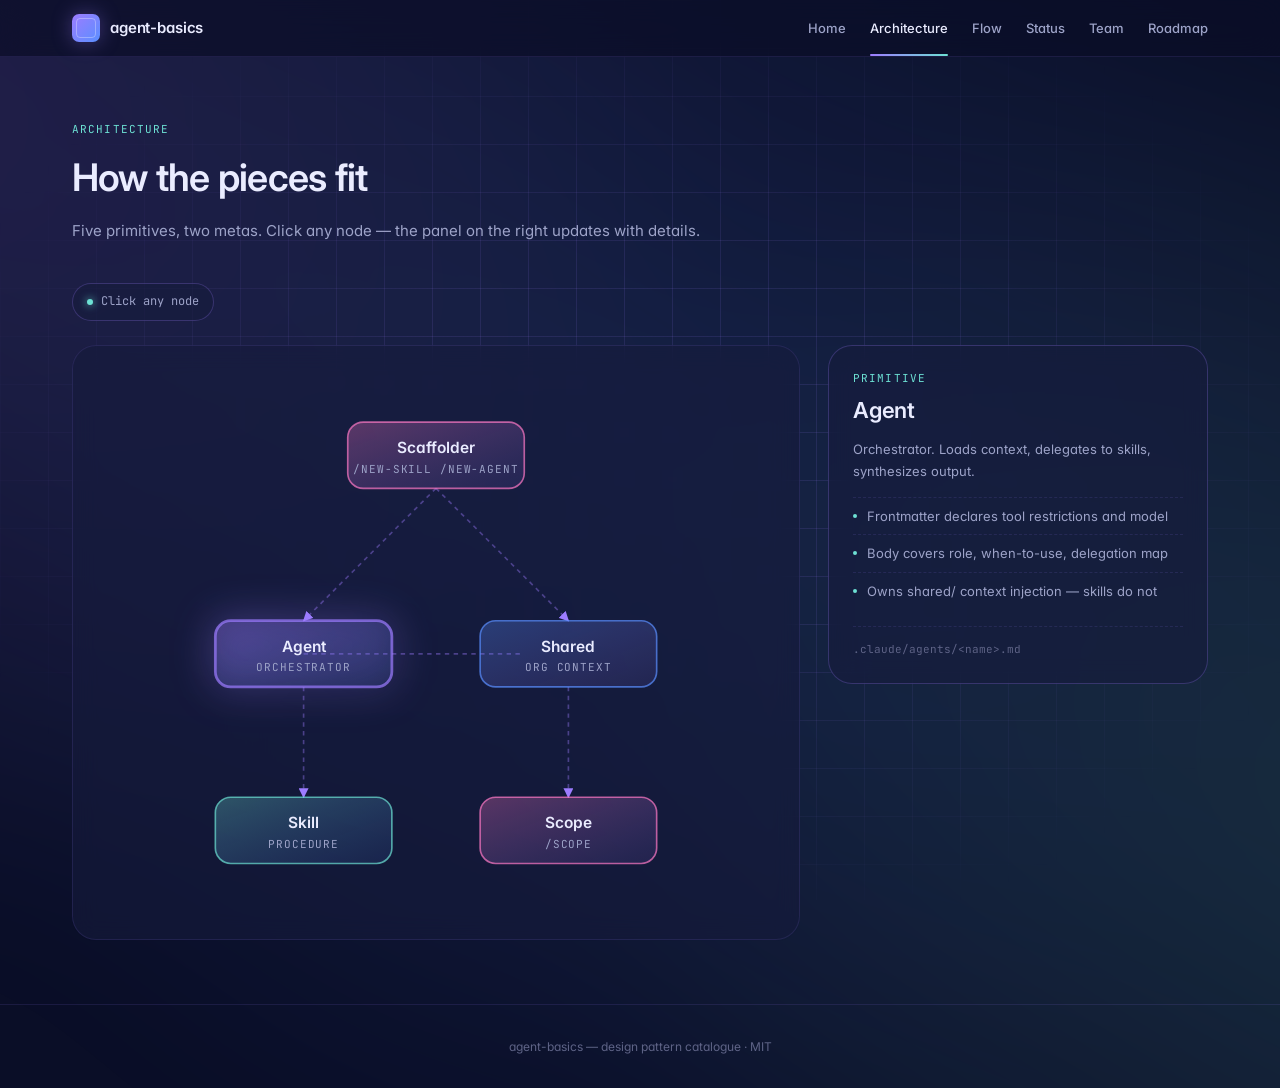
==== docs/mockup/architecture.html @ a0c1718f "Mockup v2 — multi-page (home / architecture / flow / status / team / roadmap)" ====
<!DOCTYPE html>
<html lang="en">
<head>
<meta charset="UTF-8">
<meta name="viewport" content="width=device-width, initial-scale=1.0">
<title>Architecture — Agent + Skill Catalogue</title>
<link rel="preconnect" href="https://fonts.googleapis.com">
<link rel="preconnect" href="https://fonts.gstatic.com" crossorigin>
<link href="https://fonts.googleapis.com/css2?family=Inter:wght@300;400;500;600;700&family=JetBrains+Mono:wght@400;500;600&display=swap" rel="stylesheet">
<link rel="stylesheet" href="style.css">
<style>
.arch-stage {
  display: grid;
  grid-template-columns: 1fr 380px;
  gap: 28px;
  align-items: start;
}
@media (max-width: 900px) { .arch-stage { grid-template-columns: 1fr; } }

.arch-canvas {
  position: relative;
  background: var(--bg-glass);
  backdrop-filter: blur(12px);
  border: 1px solid var(--border-subtle);
  border-radius: var(--radius-xl);
  padding: 32px;
  min-height: 460px;
}
.arch-svg {
  width: 100%;
  height: auto;
  display: block;
}
.arch-node {
  cursor: pointer;
}
.node-bg {
  transition: filter 0.2s ease, stroke-width 0.2s ease;
}
.arch-node:hover .node-bg {
  filter: drop-shadow(0 0 12px var(--accent-violet));
  stroke-width: 2.5;
}
.arch-node.active .node-bg {
  filter: drop-shadow(0 0 18px var(--accent-violet));
  stroke-width: 2.5;
}
.node-label {
  font-family: 'Inter', sans-serif;
  font-weight: 600;
  font-size: 14px;
  fill: var(--text-primary);
  text-anchor: middle;
  pointer-events: none;
}
.node-sub {
  font-family: 'JetBrains Mono', monospace;
  font-size: 10px;
  fill: var(--text-secondary);
  text-anchor: middle;
  pointer-events: none;
  text-transform: uppercase;
  letter-spacing: 0.08em;
}
.click-pulse {
  pointer-events: none;
}
.click-pulse circle {
  fill: none;
  stroke: var(--accent-violet);
  stroke-width: 2;
  animation: pulse-ring 2.5s ease-out infinite;
  opacity: 0;
}
@keyframes pulse-ring {
  0%   { r: 16; opacity: 0.6; }
  100% { r: 36; opacity: 0; }
}

.arch-detail {
  background: var(--bg-glass);
  backdrop-filter: blur(12px);
  border: 1px solid var(--border-medium);
  border-radius: var(--radius-xl);
  padding: 24px;
  position: sticky;
  top: 80px;
}
.arch-detail-eyebrow {
  font-family: 'JetBrains Mono', monospace;
  font-size: 11px;
  color: var(--accent-cyan);
  text-transform: uppercase;
  letter-spacing: 0.1em;
  margin-bottom: 6px;
}
.arch-detail h3 {
  font-size: 22px;
  font-weight: 600;
  margin-bottom: 10px;
  letter-spacing: -0.01em;
}
.arch-detail p {
  color: var(--text-secondary);
  font-size: 13px;
  line-height: 1.7;
  margin-bottom: 14px;
}
.arch-detail ul {
  list-style: none;
}
.arch-detail li {
  padding: 8px 0;
  border-top: 1px dashed var(--border-subtle);
  font-size: 13px;
  color: var(--text-secondary);
  display: flex;
  gap: 10px;
}
.arch-detail li::before {
  content: '';
  width: 4px; height: 4px;
  border-radius: 50%;
  background: var(--accent-cyan);
  margin-top: 8px;
  flex-shrink: 0;
}
.arch-detail-foot {
  margin-top: 16px;
  padding-top: 14px;
  border-top: 1px dashed var(--border-subtle);
  font-family: 'JetBrains Mono', monospace;
  font-size: 11px;
  color: var(--text-muted);
}
</style>
</head>
<body>

<nav class="nav">
  <div class="nav-inner">
    <a class="logo" href="index.html">
      <span class="logo-mark"></span>
      <span>agent-basics</span>
    </a>
    <ul class="nav-links">
      <li><a href="index.html">Home</a></li>
      <li><a href="architecture.html" class="active">Architecture</a></li>
      <li><a href="flow.html">Flow</a></li>
      <li><a href="status.html">Status</a></li>
      <li><a href="team.html">Team</a></li>
      <li><a href="roadmap.html">Roadmap</a></li>
    </ul>
  </div>
</nav>

<main>

<section class="page">
  <div class="page-head">
    <span class="eyebrow">Architecture</span>
    <h1 class="h-page">How the pieces fit</h1>
    <p class="lede">Five primitives, two metas. Click any node — the panel on the right updates with details.</p>
  </div>

  <div class="hint">
    <span class="hint-dot"></span>
    <span>Click any node</span>
  </div>

  <div class="arch-stage">
    <div class="arch-canvas">
      <svg class="arch-svg" viewBox="0 0 600 480" xmlns="http://www.w3.org/2000/svg">
        <defs>
          <linearGradient id="gradViolet" x1="0%" y1="0%" x2="100%" y2="100%">
            <stop offset="0%" stop-color="#9d7cff" stop-opacity="0.30"/>
            <stop offset="100%" stop-color="#5a8fff" stop-opacity="0.10"/>
          </linearGradient>
          <linearGradient id="gradCyan" x1="0%" y1="0%" x2="100%" y2="100%">
            <stop offset="0%" stop-color="#6de1d4" stop-opacity="0.30"/>
            <stop offset="100%" stop-color="#5a8fff" stop-opacity="0.10"/>
          </linearGradient>
          <linearGradient id="gradBlue" x1="0%" y1="0%" x2="100%" y2="100%">
            <stop offset="0%" stop-color="#5a8fff" stop-opacity="0.30"/>
            <stop offset="100%" stop-color="#9d7cff" stop-opacity="0.10"/>
          </linearGradient>
          <linearGradient id="gradMagenta" x1="0%" y1="0%" x2="100%" y2="100%">
            <stop offset="0%" stop-color="#ff79c6" stop-opacity="0.30"/>
            <stop offset="100%" stop-color="#9d7cff" stop-opacity="0.10"/>
          </linearGradient>
          <marker id="arrow" viewBox="0 0 10 10" refX="9" refY="5" markerWidth="6" markerHeight="6" orient="auto-start-reverse">
            <path d="M0,0 L10,5 L0,10 z" fill="#9d7cff"/>
          </marker>
        </defs>

        <g stroke="#9d7cff" stroke-width="1.5" stroke-opacity="0.4" stroke-dasharray="4 4" fill="none">
          <line x1="300" y1="100" x2="180" y2="220" marker-end="url(#arrow)"/>
          <line x1="300" y1="100" x2="420" y2="220" marker-end="url(#arrow)"/>
          <line x1="180" y1="280" x2="180" y2="380" marker-end="url(#arrow)"/>
          <line x1="420" y1="280" x2="420" y2="380" marker-end="url(#arrow)"/>
          <line x1="180" y1="250" x2="380" y2="250"/>
        </g>

        <g class="arch-node" data-key="scaffolder" id="node-scaffolder">
          <rect class="node-bg" x="220" y="40" width="160" height="60" rx="14"
                fill="url(#gradMagenta)" stroke="#ff79c6" stroke-width="1.5" stroke-opacity="0.7"/>
          <text class="node-label" x="300" y="68">Scaffolder</text>
          <text class="node-sub" x="300" y="86">/new-skill /new-agent</text>
          <g class="click-pulse"><circle cx="300" cy="70"/></g>
        </g>

        <g class="arch-node" data-key="agent" id="node-agent">
          <rect class="node-bg" x="100" y="220" width="160" height="60" rx="14"
                fill="url(#gradViolet)" stroke="#9d7cff" stroke-width="1.5" stroke-opacity="0.7"/>
          <text class="node-label" x="180" y="248">Agent</text>
          <text class="node-sub" x="180" y="266">orchestrator</text>
          <g class="click-pulse"><circle cx="180" cy="250"/></g>
        </g>

        <g class="arch-node" data-key="skill" id="node-skill">
          <rect class="node-bg" x="100" y="380" width="160" height="60" rx="14"
                fill="url(#gradCyan)" stroke="#6de1d4" stroke-width="1.5" stroke-opacity="0.7"/>
          <text class="node-label" x="180" y="408">Skill</text>
          <text class="node-sub" x="180" y="426">procedure</text>
          <g class="click-pulse"><circle cx="180" cy="410"/></g>
        </g>

        <g class="arch-node" data-key="shared" id="node-shared">
          <rect class="node-bg" x="340" y="220" width="160" height="60" rx="14"
                fill="url(#gradBlue)" stroke="#5a8fff" stroke-width="1.5" stroke-opacity="0.7"/>
          <text class="node-label" x="420" y="248">Shared</text>
          <text class="node-sub" x="420" y="266">org context</text>
          <g class="click-pulse"><circle cx="420" cy="250"/></g>
        </g>

        <g class="arch-node" data-key="scope" id="node-scope">
          <rect class="node-bg" x="340" y="380" width="160" height="60" rx="14"
                fill="url(#gradMagenta)" stroke="#ff79c6" stroke-width="1.5" stroke-opacity="0.7"/>
          <text class="node-label" x="420" y="408">Scope</text>
          <text class="node-sub" x="420" y="426">/scope</text>
          <g class="click-pulse"><circle cx="420" cy="410"/></g>
        </g>
      </svg>
    </div>

    <div class="arch-detail" id="archDetail">
      <div class="arch-detail-eyebrow" id="detailEyebrow">Primitive</div>
      <h3 id="detailTitle">Agent</h3>
      <p id="detailDesc">Orchestrator. Loads context, delegates to skills, synthesizes output.</p>
      <ul id="detailList"></ul>
      <div class="arch-detail-foot" id="detailPath"></div>
    </div>
  </div>
</section>

</main>

<footer>agent-basics — design pattern catalogue · MIT</footer>

<script>
const nodeData = {
  skill: {
    eyebrow: 'Primitive',
    title: 'Skill',
    desc: 'A procedure that runs when triggered. Tool-agnostic markdown, self-contained.',
    items: [
      'Compact body (≤ 1k words) + optional references/',
      'Two shapes: procedural or interview-driven',
      'Stays generic — never reads shared/ directly'
    ],
    path: '.claude/skills/<name>/SKILL.md'
  },
  agent: {
    eyebrow: 'Primitive',
    title: 'Agent',
    desc: 'Orchestrator. Loads context, delegates to skills, synthesizes output.',
    items: [
      'Frontmatter declares tool restrictions and model',
      'Body covers role, when-to-use, delegation map',
      'Owns shared/ context injection — skills do not'
    ],
    path: '.claude/agents/<name>.md'
  },
  shared: {
    eyebrow: 'Primitive',
    title: 'Shared',
    desc: 'Read-only organizational context. Personas, archetypes, strategy, competitors.',
    items: [
      'Six-level hierarchy: company → org → portfolio → product → line → SKU',
      'Reusable atomic profiles: personas / archetypes / competitors',
      'Internal by policy — never publishes to the site'
    ],
    path: '.claude/shared/...'
  },
  scope: {
    eyebrow: 'Meta',
    title: 'Scope',
    desc: 'Per-session manifest of what context applies. Activity commands resolve the chain.',
    items: [
      'Set with /scope <path> at session start',
      'Walks parents from leaf to company root',
      'Per-activity filters: market-research, competitive-analysis, etc.',
      'State persists per-clone, gitignored'
    ],
    path: '/scope <path>'
  },
  scaffolder: {
    eyebrow: 'Meta',
    title: 'Scaffolder',
    desc: 'Interview-driven slash commands that produce blueprint-conformant entries.',
    items: [
      '/new-skill — scaffold a new skill from the interview',
      '/new-agent — scaffold a new agent from the interview',
      '/migrate-prompt — convert an existing prompt blob'
    ],
    path: '.claude/commands/'
  }
};

const detail = {
  eyebrow: document.getElementById('detailEyebrow'),
  title: document.getElementById('detailTitle'),
  desc: document.getElementById('detailDesc'),
  list: document.getElementById('detailList'),
  path: document.getElementById('detailPath')
};

function showDetail(key) {
  const d = nodeData[key];
  if (!d) return;
  detail.eyebrow.textContent = d.eyebrow;
  detail.title.textContent = d.title;
  detail.desc.textContent = d.desc;
  detail.list.innerHTML = d.items.map(i => `<li>${i}</li>`).join('');
  detail.path.textContent = d.path;
  document.querySelectorAll('.arch-node').forEach(n => n.classList.remove('active'));
  const node = document.querySelector(`.arch-node[data-key="${key}"]`);
  if (node) node.classList.add('active');
}

document.querySelectorAll('.arch-node').forEach(n => {
  n.addEventListener('click', () => showDetail(n.dataset.key));
});

// Deep-link via URL hash (e.g., architecture.html#agent)
const initial = (location.hash || '#agent').slice(1);
showDetail(initial);

window.addEventListener('hashchange', () => {
  showDetail(location.hash.slice(1));
});
</script>

</body>
</html>
---- docs/mockup/style.css ----
/* ========== shared theme ========== */

:root {
  --bg-deep:        #0a0e27;
  --bg-surface:     #0f1430;
  --bg-elevated:    #161b3d;
  --bg-glass:       rgba(22, 27, 61, 0.6);

  --accent-violet:  #9d7cff;
  --accent-cyan:    #6de1d4;
  --accent-magenta: #ff79c6;
  --accent-blue:    #5a8fff;

  --glow-violet:    rgba(157, 124, 255, 0.35);
  --glow-cyan:      rgba(109, 225, 212, 0.30);
  --glow-blue:      rgba(90, 143, 255, 0.30);

  --text-primary:   #eaecff;
  --text-secondary: #9da3c8;
  --text-muted:     #5e6386;

  --border-subtle:  rgba(157, 124, 255, 0.12);
  --border-medium:  rgba(157, 124, 255, 0.25);
  --border-strong:  rgba(157, 124, 255, 0.45);

  --radius-sm: 6px;
  --radius-md: 10px;
  --radius-lg: 16px;
  --radius-xl: 24px;
}

* { box-sizing: border-box; margin: 0; padding: 0; }
html { scroll-behavior: smooth; }

body {
  font-family: 'Inter', system-ui, sans-serif;
  background: var(--bg-deep);
  color: var(--text-primary);
  line-height: 1.6;
  overflow-x: hidden;
  font-feature-settings: 'cv11', 'ss01';
  min-height: 100vh;
  display: flex;
  flex-direction: column;
}

body::before {
  content: '';
  position: fixed;
  inset: -50%;
  background:
    radial-gradient(circle at 20% 30%, var(--glow-violet) 0%, transparent 35%),
    radial-gradient(circle at 80% 70%, var(--glow-cyan) 0%, transparent 35%),
    radial-gradient(circle at 50% 50%, var(--glow-blue) 0%, transparent 50%);
  filter: blur(80px);
  opacity: 0.5;
  z-index: -2;
  animation: drift 24s ease-in-out infinite alternate;
}
body::after {
  content: '';
  position: fixed;
  inset: 0;
  background-image:
    linear-gradient(var(--border-subtle) 1px, transparent 1px),
    linear-gradient(90deg, var(--border-subtle) 1px, transparent 1px);
  background-size: 48px 48px;
  z-index: -1;
  pointer-events: none;
  mask-image: radial-gradient(ellipse at center, black 30%, transparent 80%);
}
@keyframes drift {
  0% { transform: translate(0, 0) rotate(0deg); }
  50% { transform: translate(3%, -2%) rotate(2deg); }
  100% { transform: translate(-2%, 3%) rotate(-2deg); }
}

code, .mono {
  font-family: 'JetBrains Mono', monospace;
  font-feature-settings: 'cv11', 'ss01';
}
a { color: var(--accent-cyan); text-decoration: none; transition: color 0.2s; }
a:hover { color: var(--accent-violet); }

main { flex: 1; }

/* ========== nav ========== */

.nav {
  position: sticky;
  top: 0;
  z-index: 100;
  backdrop-filter: blur(16px);
  -webkit-backdrop-filter: blur(16px);
  background: rgba(10, 14, 39, 0.7);
  border-bottom: 1px solid var(--border-subtle);
}
.nav-inner {
  max-width: 1200px;
  margin: 0 auto;
  padding: 14px 32px;
  display: flex;
  justify-content: space-between;
  align-items: center;
}
.logo {
  display: flex; align-items: center; gap: 10px;
  font-weight: 600; font-size: 15px; letter-spacing: -0.01em;
  color: var(--text-primary);
}
.logo-mark {
  width: 28px; height: 28px;
  border-radius: 7px;
  background: linear-gradient(135deg, var(--accent-violet), var(--accent-blue));
  position: relative;
  box-shadow: 0 0 20px var(--glow-violet);
}
.logo-mark::after {
  content: '';
  position: absolute; inset: 4px;
  border-radius: 4px;
  border: 1.5px solid rgba(255,255,255,0.3);
}
.nav-links {
  display: flex; gap: 24px;
  list-style: none; font-size: 13px;
}
.nav-links a {
  color: var(--text-secondary);
  font-weight: 500;
  padding: 4px 0;
  position: relative;
}
.nav-links a:hover { color: var(--text-primary); }
.nav-links a.active {
  color: var(--text-primary);
}
.nav-links a.active::after {
  content: '';
  position: absolute;
  left: 0; right: 0; bottom: -16px;
  height: 2px;
  background: linear-gradient(90deg, var(--accent-violet), var(--accent-cyan));
  border-radius: 2px;
}

/* ========== layout ========== */

.page {
  max-width: 1200px;
  margin: 0 auto;
  padding: 64px 32px;
}
.page-tight { padding: 40px 32px; }

.page-head {
  margin-bottom: 40px;
  display: flex; flex-direction: column; gap: 8px;
}
.eyebrow {
  font-family: 'JetBrains Mono', monospace;
  font-size: 11px;
  color: var(--accent-cyan);
  text-transform: uppercase;
  letter-spacing: 0.1em;
}
.h-page {
  font-size: clamp(28px, 4vw, 38px);
  font-weight: 600;
  letter-spacing: -0.02em;
}
.lede {
  color: var(--text-secondary);
  font-size: 15px;
  max-width: 720px;
  margin-top: 4px;
}

/* ========== buttons ========== */

.btn {
  padding: 10px 18px;
  border-radius: var(--radius-md);
  font-size: 13px;
  font-weight: 500;
  cursor: pointer;
  transition: all 0.2s ease;
  border: 1px solid transparent;
  display: inline-flex; align-items: center; gap: 8px;
  font-family: inherit;
  text-decoration: none;
}
.btn-primary {
  background: linear-gradient(135deg, var(--accent-violet), var(--accent-blue));
  color: white;
  box-shadow: 0 4px 24px var(--glow-violet);
}
.btn-primary:hover {
  transform: translateY(-1px);
  box-shadow: 0 8px 32px var(--glow-violet);
  color: white;
}
.btn-ghost {
  background: var(--bg-glass);
  color: var(--text-primary);
  border-color: var(--border-medium);
  backdrop-filter: blur(8px);
}
.btn-ghost:hover {
  border-color: var(--border-strong);
  background: var(--bg-elevated);
}

/* ========== status pills (used everywhere) ========== */

.status-pill {
  font-family: 'JetBrains Mono', monospace;
  font-size: 10px;
  text-transform: uppercase;
  letter-spacing: 0.08em;
  padding: 4px 10px;
  border-radius: 100px;
  border: 1px solid;
  display: inline-flex;
  align-items: center;
  gap: 6px;
  white-space: nowrap;
}
.status-pill::before {
  content: '';
  width: 5px; height: 5px;
  border-radius: 50%;
  background: currentColor;
}
.status-shipped { color: var(--accent-cyan); border-color: rgba(109, 225, 212, 0.4); background: rgba(109, 225, 212, 0.08); }
.status-active  { color: var(--accent-violet); border-color: rgba(157, 124, 255, 0.4); background: rgba(157, 124, 255, 0.08); }
.status-planned { color: var(--accent-blue); border-color: rgba(90, 143, 255, 0.4); background: rgba(90, 143, 255, 0.08); }
.status-blocked { color: var(--accent-magenta); border-color: rgba(255, 121, 198, 0.4); background: rgba(255, 121, 198, 0.08); }

/* ========== avatar ========== */

.avatar {
  border-radius: 50%;
  display: inline-flex;
  align-items: center;
  justify-content: center;
  font-weight: 600;
  color: white;
  font-family: 'JetBrains Mono', monospace;
  flex-shrink: 0;
}
.avatar-sm { width: 22px; height: 22px; font-size: 10px; }
.avatar-md { width: 36px; height: 36px; font-size: 13px; }
.avatar-lg { width: 48px; height: 48px; font-size: 16px; border-radius: 12px; }
.av-violet { background: linear-gradient(135deg, #9d7cff, #5a8fff); }
.av-cyan { background: linear-gradient(135deg, #6de1d4, #5a8fff); }
.av-magenta { background: linear-gradient(135deg, #ff79c6, #9d7cff); }
.av-blue { background: linear-gradient(135deg, #5a8fff, #6de1d4); }
.av-amber { background: linear-gradient(135deg, #ffaa5e, #ff79c6); }

/* ========== concept cards (compact, horizontal, clickable) ========== */

.concept-grid {
  display: grid;
  grid-template-columns: repeat(4, 1fr);
  gap: 14px;
}
@media (max-width: 900px) {
  .concept-grid { grid-template-columns: repeat(2, 1fr); }
}
@media (max-width: 520px) {
  .concept-grid { grid-template-columns: 1fr; }
}

.concept {
  background: var(--bg-glass);
  backdrop-filter: blur(12px);
  border: 1px solid var(--border-subtle);
  border-radius: var(--radius-lg);
  padding: 18px;
  text-decoration: none;
  color: var(--text-primary);
  position: relative;
  transition: all 0.2s ease;
  display: flex; flex-direction: column; gap: 10px;
  min-height: 132px;
}
.concept:hover {
  transform: translateY(-2px);
  border-color: var(--border-medium);
  color: var(--text-primary);
}
.concept-skill:hover { box-shadow: 0 8px 32px var(--glow-cyan); }
.concept-agent:hover { box-shadow: 0 8px 32px var(--glow-violet); }
.concept-shared:hover { box-shadow: 0 8px 32px var(--glow-blue); }
.concept-scope:hover { box-shadow: 0 8px 32px rgba(255, 121, 198, 0.35); }

.concept-head {
  display: flex; align-items: center; gap: 10px;
}
.concept-icon {
  width: 28px; height: 28px;
  border-radius: 7px;
  display: flex; align-items: center; justify-content: center;
  background: var(--bg-elevated);
  border: 1px solid var(--border-medium);
  flex-shrink: 0;
}
.concept-skill .concept-icon { color: var(--accent-cyan); }
.concept-agent .concept-icon { color: var(--accent-violet); }
.concept-shared .concept-icon { color: var(--accent-blue); }
.concept-scope .concept-icon { color: var(--accent-magenta); }

.concept-name {
  font-size: 15px;
  font-weight: 600;
  letter-spacing: -0.01em;
}
.concept-tagline {
  font-size: 13px;
  color: var(--text-secondary);
  flex: 1;
  line-height: 1.5;
}
.concept-cta {
  display: flex; align-items: center; gap: 4px;
  font-family: 'JetBrains Mono', monospace;
  font-size: 11px;
  color: var(--text-muted);
  text-transform: uppercase;
  letter-spacing: 0.08em;
  margin-top: 4px;
  transition: color 0.2s ease;
}
.concept:hover .concept-cta { color: var(--accent-violet); }
.concept-cta svg { transition: transform 0.2s ease; }
.concept:hover .concept-cta svg { transform: translateX(3px); }

/* ========== misc ========== */

.section-title {
  font-size: clamp(22px, 3vw, 28px);
  font-weight: 600;
  letter-spacing: -0.02em;
  margin-bottom: 8px;
}
.section-sub {
  color: var(--text-secondary);
  font-size: 14px;
  max-width: 640px;
  margin-bottom: 28px;
}

footer {
  border-top: 1px solid var(--border-subtle);
  padding: 32px;
  text-align: center;
  color: var(--text-muted);
  font-size: 12px;
}

/* ========== hint chip (visual affordance) ========== */

.hint {
  display: inline-flex;
  align-items: center;
  gap: 8px;
  padding: 8px 14px;
  background: var(--bg-glass);
  border: 1px solid var(--border-medium);
  border-radius: 100px;
  font-family: 'JetBrains Mono', monospace;
  font-size: 12px;
  color: var(--text-secondary);
  margin-bottom: 24px;
}
.hint-dot {
  width: 6px; height: 6px;
  border-radius: 50%;
  background: var(--accent-cyan);
  box-shadow: 0 0 8px var(--accent-cyan);
  animation: pulse 2s ease-in-out infinite;
}
@keyframes pulse {
  0%, 100% { opacity: 1; transform: scale(1); }
  50% { opacity: 0.5; transform: scale(0.8); }
}
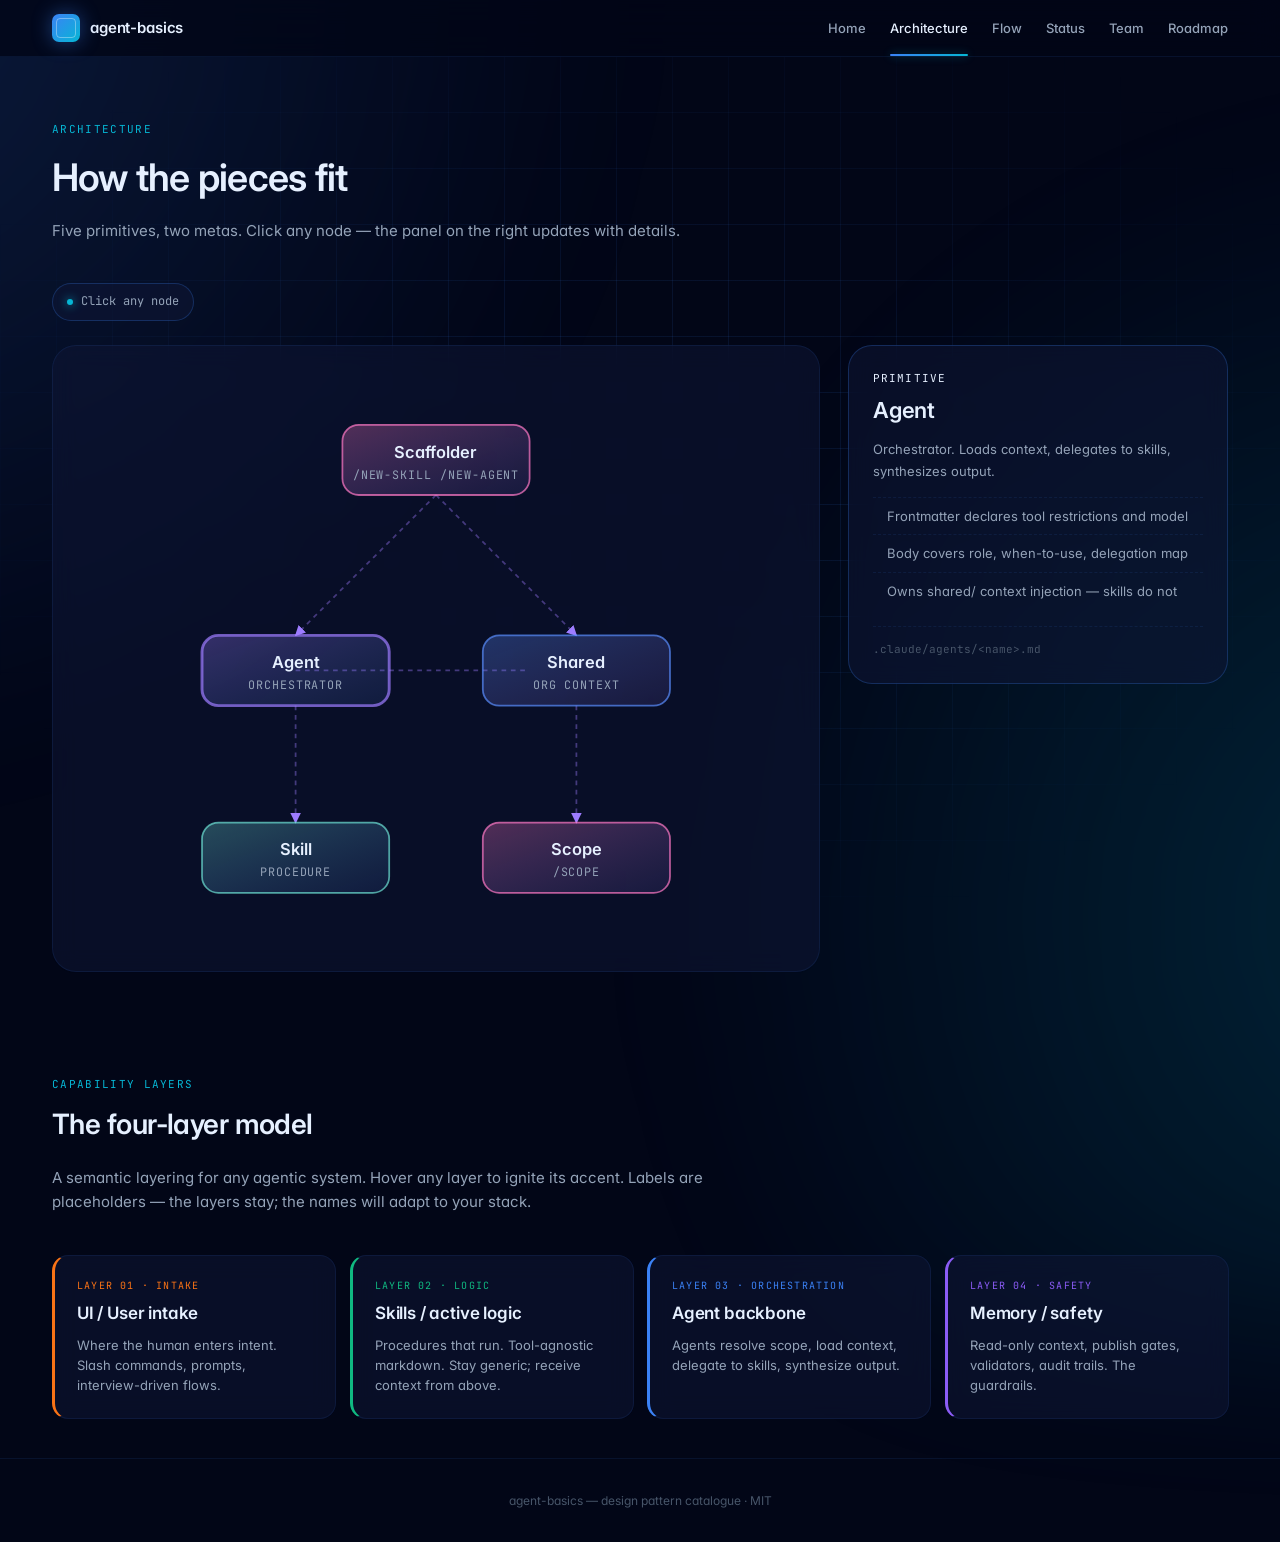
==== commit 9fac1583: "Mockup v3 — Aurora visual language (deep slate, cyber blue/cyan, semantic layers, AOS)" ====
--- a/docs/mockup/architecture.html
+++ b/docs/mockup/architecture.html
@@ -8,6 +8,7 @@
 <link rel="preconnect" href="https://fonts.gstatic.com" crossorigin>
 <link href="https://fonts.googleapis.com/css2?family=Inter:wght@300;400;500;600;700&family=JetBrains+Mono:wght@400;500;600&display=swap" rel="stylesheet">
 <link rel="stylesheet" href="style.css">
+<link rel="stylesheet" href="https://unpkg.com/aos@2.3.4/dist/aos.css">
 <style>
 .arch-stage {
   display: grid;
@@ -253,6 +254,47 @@
   </div>
 </section>
 
+<section class="page page-tight">
+  <div class="page-head" data-aos="fade-up">
+    <span class="eyebrow">Capability layers</span>
+    <h2 class="section-title">The four-layer model</h2>
+    <p class="lede">A semantic layering for any agentic system. Hover any layer to ignite its accent. Labels are placeholders — the layers stay; the names will adapt to your stack.</p>
+  </div>
+
+  <div class="layer-grid" style="display:grid; grid-template-columns: repeat(4, 1fr); gap: 14px;">
+
+    <div class="layer-box layer-intake" data-aos="fade-up">
+      <div class="layer-eyebrow">Layer 01 · Intake</div>
+      <h3 style="font-size:17px;font-weight:600;letter-spacing:-0.01em;margin-bottom:8px;">UI / User intake</h3>
+      <p style="font-size:13px;color:var(--text-secondary);line-height:1.55;">Where the human enters intent. Slash commands, prompts, interview-driven flows.</p>
+    </div>
+
+    <div class="layer-box layer-logic" data-aos="fade-up" data-aos-delay="100">
+      <div class="layer-eyebrow">Layer 02 · Logic</div>
+      <h3 style="font-size:17px;font-weight:600;letter-spacing:-0.01em;margin-bottom:8px;">Skills / active logic</h3>
+      <p style="font-size:13px;color:var(--text-secondary);line-height:1.55;">Procedures that run. Tool-agnostic markdown. Stay generic; receive context from above.</p>
+    </div>
+
+    <div class="layer-box layer-orchestration" data-aos="fade-up" data-aos-delay="200">
+      <div class="layer-eyebrow">Layer 03 · Orchestration</div>
+      <h3 style="font-size:17px;font-weight:600;letter-spacing:-0.01em;margin-bottom:8px;">Agent backbone</h3>
+      <p style="font-size:13px;color:var(--text-secondary);line-height:1.55;">Agents resolve scope, load context, delegate to skills, synthesize output.</p>
+    </div>
+
+    <div class="layer-box layer-safety" data-aos="fade-up" data-aos-delay="300">
+      <div class="layer-eyebrow">Layer 04 · Safety</div>
+      <h3 style="font-size:17px;font-weight:600;letter-spacing:-0.01em;margin-bottom:8px;">Memory / safety</h3>
+      <p style="font-size:13px;color:var(--text-secondary);line-height:1.55;">Read-only context, publish gates, validators, audit trails. The guardrails.</p>
+    </div>
+
+  </div>
+
+  <style>
+    @media (max-width: 900px) { .layer-grid { grid-template-columns: repeat(2, 1fr) !important; } }
+    @media (max-width: 520px) { .layer-grid { grid-template-columns: 1fr !important; } }
+  </style>
+</section>
+
 </main>
 
 <footer>agent-basics — design pattern catalogue · MIT</footer>
@@ -351,5 +393,7 @@
 });
 </script>
 
+<script src="https://unpkg.com/aos@2.3.4/dist/aos.js"></script>
+<script>AOS.init({duration:600, once:true, offset:60});</script>
 </body>
 </html>
--- a/docs/mockup/style.css
+++ b/docs/mockup/style.css
@@ -1,28 +1,46 @@
-/* ========== shared theme ========== */
+/* ========================================================
+   Aurora design system — standard template tokens
+   Deep slate base, cyber blue/cyan dominant, semantic layer colors.
+   Component library lives below the tokens.
+   ======================================================== */
 
 :root {
-  --bg-deep:        #0a0e27;
-  --bg-surface:     #0f1430;
-  --bg-elevated:    #161b3d;
-  --bg-glass:       rgba(22, 27, 61, 0.6);
-
-  --accent-violet:  #9d7cff;
-  --accent-cyan:    #6de1d4;
-  --accent-magenta: #ff79c6;
-  --accent-blue:    #5a8fff;
-
-  --glow-violet:    rgba(157, 124, 255, 0.35);
-  --glow-cyan:      rgba(109, 225, 212, 0.30);
-  --glow-blue:      rgba(90, 143, 255, 0.30);
-
-  --text-primary:   #eaecff;
-  --text-secondary: #9da3c8;
-  --text-muted:     #5e6386;
-
-  --border-subtle:  rgba(157, 124, 255, 0.12);
-  --border-medium:  rgba(157, 124, 255, 0.25);
-  --border-strong:  rgba(157, 124, 255, 0.45);
-
+  /* surfaces */
+  --bg-deep:        #020617;
+  --bg-surface:     #0a1024;
+  --bg-elevated:    #101936;
+  --bg-glass:       rgba(15, 23, 53, 0.55);
+
+  /* primary palette — cyber blue + cyan */
+  --cyber-blue:     #3b82f6;
+  --cyber-cyan:     #06b6d4;
+  --cyber-blue-dim: rgba(59, 130, 246, 0.3);
+  --cyber-cyan-dim: rgba(6, 182, 212, 0.3);
+
+  /* semantic layer tokens (utility classes below) */
+  --layer-intake:        #f97316;  /* solar orange — UIUX / intake */
+  --layer-logic:         #10b981;  /* emerald — skills / active logic */
+  --layer-orchestration: #3b82f6;  /* electric blue — orchestration */
+  --layer-safety:        #8b5cf6;  /* deep purple — safety / memory */
+
+  /* glows */
+  --glow-blue:      rgba(59, 130, 246, 0.45);
+  --glow-cyan:      rgba(6, 182, 212, 0.45);
+  --glow-orange:    rgba(249, 115, 22, 0.45);
+  --glow-emerald:   rgba(16, 185, 129, 0.45);
+  --glow-purple:    rgba(139, 92, 246, 0.45);
+
+  /* text */
+  --text-primary:   #e6f0ff;
+  --text-secondary: #94a3b8;
+  --text-muted:     #475569;
+
+  /* borders */
+  --border-subtle:  rgba(59, 130, 246, 0.10);
+  --border-medium:  rgba(59, 130, 246, 0.25);
+  --border-strong:  rgba(6, 182, 212, 0.45);
+
+  /* radius */
   --radius-sm: 6px;
   --radius-md: 10px;
   --radius-lg: 16px;
@@ -44,18 +62,18 @@
   flex-direction: column;
 }
 
+/* atmospheric background — cyber blue/cyan ambient */
 body::before {
   content: '';
   position: fixed;
   inset: -50%;
   background:
-    radial-gradient(circle at 20% 30%, var(--glow-violet) 0%, transparent 35%),
-    radial-gradient(circle at 80% 70%, var(--glow-cyan) 0%, transparent 35%),
-    radial-gradient(circle at 50% 50%, var(--glow-blue) 0%, transparent 50%);
-  filter: blur(80px);
-  opacity: 0.5;
+    radial-gradient(circle at 18% 24%, var(--cyber-blue-dim) 0%, transparent 32%),
+    radial-gradient(circle at 82% 76%, var(--cyber-cyan-dim) 0%, transparent 32%);
+  filter: blur(90px);
+  opacity: 0.6;
   z-index: -2;
-  animation: drift 24s ease-in-out infinite alternate;
+  animation: drift 28s ease-in-out infinite alternate;
 }
 body::after {
   content: '';
@@ -64,27 +82,31 @@
   background-image:
     linear-gradient(var(--border-subtle) 1px, transparent 1px),
     linear-gradient(90deg, var(--border-subtle) 1px, transparent 1px);
-  background-size: 48px 48px;
+  background-size: 56px 56px;
   z-index: -1;
   pointer-events: none;
-  mask-image: radial-gradient(ellipse at center, black 30%, transparent 80%);
+  mask-image: radial-gradient(ellipse at center, black 25%, transparent 80%);
 }
 @keyframes drift {
-  0% { transform: translate(0, 0) rotate(0deg); }
-  50% { transform: translate(3%, -2%) rotate(2deg); }
-  100% { transform: translate(-2%, 3%) rotate(-2deg); }
+  0%   { transform: translate(0, 0); }
+  100% { transform: translate(2%, -2%); }
 }
 
 code, .mono {
   font-family: 'JetBrains Mono', monospace;
   font-feature-settings: 'cv11', 'ss01';
 }
-a { color: var(--accent-cyan); text-decoration: none; transition: color 0.2s; }
-a:hover { color: var(--accent-violet); }
+
+a {
+  color: var(--cyber-cyan);
+  text-decoration: none;
+  transition: color 0.2s;
+}
+a:hover { color: var(--text-primary); }
 
 main { flex: 1; }
 
-/* ========== nav ========== */
+/* ========== Top nav ========== */
 
 .nav {
   position: sticky;
@@ -92,11 +114,11 @@
   z-index: 100;
   backdrop-filter: blur(16px);
   -webkit-backdrop-filter: blur(16px);
-  background: rgba(10, 14, 39, 0.7);
+  background: rgba(2, 6, 23, 0.78);
   border-bottom: 1px solid var(--border-subtle);
 }
 .nav-inner {
-  max-width: 1200px;
+  max-width: 1240px;
   margin: 0 auto;
   padding: 14px 32px;
   display: flex;
@@ -111,15 +133,15 @@
 .logo-mark {
   width: 28px; height: 28px;
   border-radius: 7px;
-  background: linear-gradient(135deg, var(--accent-violet), var(--accent-blue));
+  background: linear-gradient(135deg, var(--cyber-blue), var(--cyber-cyan));
   position: relative;
-  box-shadow: 0 0 20px var(--glow-violet);
+  box-shadow: 0 0 20px var(--glow-blue);
 }
 .logo-mark::after {
   content: '';
   position: absolute; inset: 4px;
   border-radius: 4px;
-  border: 1.5px solid rgba(255,255,255,0.3);
+  border: 1.5px solid rgba(255,255,255,0.35);
 }
 .nav-links {
   display: flex; gap: 24px;
@@ -132,22 +154,21 @@
   position: relative;
 }
 .nav-links a:hover { color: var(--text-primary); }
-.nav-links a.active {
-  color: var(--text-primary);
-}
+.nav-links a.active { color: var(--text-primary); }
 .nav-links a.active::after {
   content: '';
   position: absolute;
   left: 0; right: 0; bottom: -16px;
   height: 2px;
-  background: linear-gradient(90deg, var(--accent-violet), var(--accent-cyan));
+  background: linear-gradient(90deg, var(--cyber-blue), var(--cyber-cyan));
   border-radius: 2px;
-}
-
-/* ========== layout ========== */
+  box-shadow: 0 0 8px var(--glow-cyan);
+}
+
+/* ========== Page scaffold ========== */
 
 .page {
-  max-width: 1200px;
+  max-width: 1240px;
   margin: 0 auto;
   padding: 64px 32px;
 }
@@ -160,9 +181,9 @@
 .eyebrow {
   font-family: 'JetBrains Mono', monospace;
   font-size: 11px;
-  color: var(--accent-cyan);
+  color: var(--cyber-cyan);
   text-transform: uppercase;
-  letter-spacing: 0.1em;
+  letter-spacing: 0.12em;
 }
 .h-page {
   font-size: clamp(28px, 4vw, 38px);
@@ -175,8 +196,20 @@
   max-width: 720px;
   margin-top: 4px;
 }
-
-/* ========== buttons ========== */
+.section-title {
+  font-size: clamp(22px, 3vw, 28px);
+  font-weight: 600;
+  letter-spacing: -0.02em;
+  margin-bottom: 8px;
+}
+.section-sub {
+  color: var(--text-secondary);
+  font-size: 14px;
+  max-width: 640px;
+  margin-bottom: 28px;
+}
+
+/* ========== Buttons ========== */
 
 .btn {
   padding: 10px 18px;
@@ -191,13 +224,13 @@
   text-decoration: none;
 }
 .btn-primary {
-  background: linear-gradient(135deg, var(--accent-violet), var(--accent-blue));
+  background: linear-gradient(135deg, var(--cyber-blue), var(--cyber-cyan));
   color: white;
-  box-shadow: 0 4px 24px var(--glow-violet);
+  box-shadow: 0 4px 24px var(--glow-blue);
 }
 .btn-primary:hover {
   transform: translateY(-1px);
-  box-shadow: 0 8px 32px var(--glow-violet);
+  box-shadow: 0 8px 32px var(--glow-cyan);
   color: white;
 }
 .btn-ghost {
@@ -211,33 +244,101 @@
   background: var(--bg-elevated);
 }
 
-/* ========== status pills (used everywhere) ========== */
+/* ========== Glass card ========== */
+
+.card-glass {
+  background: var(--bg-glass);
+  backdrop-filter: blur(12px);
+  -webkit-backdrop-filter: blur(12px);
+  border: 1px solid var(--border-subtle);
+  border-radius: var(--radius-lg);
+  transition: all 0.25s ease;
+}
+.card-glass:hover {
+  border-color: var(--border-medium);
+  transform: translateY(-2px);
+}
+
+/* ========== Neon-glow status pills ========== */
 
 .status-pill {
   font-family: 'JetBrains Mono', monospace;
   font-size: 10px;
   text-transform: uppercase;
-  letter-spacing: 0.08em;
-  padding: 4px 10px;
+  letter-spacing: 0.1em;
+  padding: 4px 12px;
   border-radius: 100px;
   border: 1px solid;
   display: inline-flex;
   align-items: center;
   gap: 6px;
   white-space: nowrap;
+  background: rgba(2, 6, 23, 0.6);
 }
 .status-pill::before {
   content: '';
   width: 5px; height: 5px;
   border-radius: 50%;
   background: currentColor;
-}
-.status-shipped { color: var(--accent-cyan); border-color: rgba(109, 225, 212, 0.4); background: rgba(109, 225, 212, 0.08); }
-.status-active  { color: var(--accent-violet); border-color: rgba(157, 124, 255, 0.4); background: rgba(157, 124, 255, 0.08); }
-.status-planned { color: var(--accent-blue); border-color: rgba(90, 143, 255, 0.4); background: rgba(90, 143, 255, 0.08); }
-.status-blocked { color: var(--accent-magenta); border-color: rgba(255, 121, 198, 0.4); background: rgba(255, 121, 198, 0.08); }
-
-/* ========== avatar ========== */
+  box-shadow: 0 0 6px currentColor;
+}
+.status-shipped { color: var(--cyber-cyan); border-color: rgba(6, 182, 212, 0.5); box-shadow: inset 0 0 12px rgba(6, 182, 212, 0.15), 0 0 12px rgba(6, 182, 212, 0.15); }
+.status-active  { color: var(--layer-logic); border-color: rgba(16, 185, 129, 0.5); box-shadow: inset 0 0 12px rgba(16, 185, 129, 0.15), 0 0 12px rgba(16, 185, 129, 0.15); }
+.status-planned { color: var(--cyber-blue); border-color: rgba(59, 130, 246, 0.5); box-shadow: inset 0 0 12px rgba(59, 130, 246, 0.15), 0 0 12px rgba(59, 130, 246, 0.15); }
+.status-blocked { color: var(--layer-intake); border-color: rgba(249, 115, 22, 0.5); box-shadow: inset 0 0 12px rgba(249, 115, 22, 0.15), 0 0 12px rgba(249, 115, 22, 0.15); }
+
+/* ========== Semantic layer boxes — ignite-on-hover ========== */
+/* Use: <div class="layer-box layer-intake"> ... </div>
+   Layers: intake / logic / orchestration / safety */
+
+.layer-box {
+  background: var(--bg-glass);
+  backdrop-filter: blur(12px);
+  border: 1px solid var(--border-subtle);
+  border-radius: var(--radius-lg);
+  padding: 22px;
+  transition: all 0.25s ease;
+  cursor: pointer;
+  position: relative;
+}
+.layer-box::before {
+  content: '';
+  position: absolute;
+  inset: 0;
+  border-radius: var(--radius-lg);
+  pointer-events: none;
+  opacity: 0;
+  transition: opacity 0.3s ease;
+  box-shadow: 0 0 0 1px transparent, inset 0 0 24px transparent, 0 8px 32px transparent;
+}
+.layer-box:hover { transform: translateY(-2px); }
+.layer-box:hover::before { opacity: 1; }
+
+.layer-intake        { border-left: 3px solid var(--layer-intake); }
+.layer-intake:hover::before        { box-shadow: 0 0 0 1px var(--layer-intake), inset 0 0 24px var(--glow-orange), 0 8px 32px var(--glow-orange); }
+
+.layer-logic         { border-left: 3px solid var(--layer-logic); }
+.layer-logic:hover::before         { box-shadow: 0 0 0 1px var(--layer-logic), inset 0 0 24px var(--glow-emerald), 0 8px 32px var(--glow-emerald); }
+
+.layer-orchestration { border-left: 3px solid var(--layer-orchestration); }
+.layer-orchestration:hover::before { box-shadow: 0 0 0 1px var(--layer-orchestration), inset 0 0 24px var(--glow-blue), 0 8px 32px var(--glow-blue); }
+
+.layer-safety        { border-left: 3px solid var(--layer-safety); }
+.layer-safety:hover::before        { box-shadow: 0 0 0 1px var(--layer-safety), inset 0 0 24px var(--glow-purple), 0 8px 32px var(--glow-purple); }
+
+.layer-eyebrow {
+  font-family: 'JetBrains Mono', monospace;
+  font-size: 10px;
+  letter-spacing: 0.12em;
+  text-transform: uppercase;
+  margin-bottom: 6px;
+}
+.layer-intake        .layer-eyebrow { color: var(--layer-intake); }
+.layer-logic         .layer-eyebrow { color: var(--layer-logic); }
+.layer-orchestration .layer-eyebrow { color: var(--layer-orchestration); }
+.layer-safety        .layer-eyebrow { color: var(--layer-safety); }
+
+/* ========== Avatar ========== */
 
 .avatar {
   border-radius: 50%;
@@ -252,25 +353,26 @@
 .avatar-sm { width: 22px; height: 22px; font-size: 10px; }
 .avatar-md { width: 36px; height: 36px; font-size: 13px; }
 .avatar-lg { width: 48px; height: 48px; font-size: 16px; border-radius: 12px; }
-.av-violet { background: linear-gradient(135deg, #9d7cff, #5a8fff); }
-.av-cyan { background: linear-gradient(135deg, #6de1d4, #5a8fff); }
-.av-magenta { background: linear-gradient(135deg, #ff79c6, #9d7cff); }
-.av-blue { background: linear-gradient(135deg, #5a8fff, #6de1d4); }
-.av-amber { background: linear-gradient(135deg, #ffaa5e, #ff79c6); }
-
-/* ========== concept cards (compact, horizontal, clickable) ========== */
+.av-blue    { background: linear-gradient(135deg, var(--cyber-blue), var(--cyber-cyan)); }
+.av-cyan    { background: linear-gradient(135deg, var(--cyber-cyan), var(--cyber-blue)); }
+.av-emerald { background: linear-gradient(135deg, var(--layer-logic), var(--cyber-cyan)); }
+.av-orange  { background: linear-gradient(135deg, var(--layer-intake), var(--cyber-cyan)); }
+.av-purple  { background: linear-gradient(135deg, var(--layer-safety), var(--cyber-blue)); }
+
+/* For backward compatibility with existing pages that still reference older tokens */
+.av-violet  { background: linear-gradient(135deg, var(--cyber-blue), var(--cyber-cyan)); }
+.av-magenta { background: linear-gradient(135deg, var(--layer-safety), var(--cyber-cyan)); }
+.av-amber   { background: linear-gradient(135deg, var(--layer-intake), var(--cyber-cyan)); }
+
+/* ========== Concept card (compact, horizontal grid) ========== */
 
 .concept-grid {
   display: grid;
   grid-template-columns: repeat(4, 1fr);
   gap: 14px;
 }
-@media (max-width: 900px) {
-  .concept-grid { grid-template-columns: repeat(2, 1fr); }
-}
-@media (max-width: 520px) {
-  .concept-grid { grid-template-columns: 1fr; }
-}
+@media (max-width: 900px) { .concept-grid { grid-template-columns: repeat(2, 1fr); } }
+@media (max-width: 520px) { .concept-grid { grid-template-columns: 1fr; } }
 
 .concept {
   background: var(--bg-glass);
@@ -290,10 +392,10 @@
   border-color: var(--border-medium);
   color: var(--text-primary);
 }
-.concept-skill:hover { box-shadow: 0 8px 32px var(--glow-cyan); }
-.concept-agent:hover { box-shadow: 0 8px 32px var(--glow-violet); }
-.concept-shared:hover { box-shadow: 0 8px 32px var(--glow-blue); }
-.concept-scope:hover { box-shadow: 0 8px 32px rgba(255, 121, 198, 0.35); }
+.concept-skill:hover  { box-shadow: 0 8px 32px var(--glow-emerald); }
+.concept-agent:hover  { box-shadow: 0 8px 32px var(--glow-blue); }
+.concept-shared:hover { box-shadow: 0 8px 32px var(--glow-purple); }
+.concept-scope:hover  { box-shadow: 0 8px 32px var(--glow-orange); }
 
 .concept-head {
   display: flex; align-items: center; gap: 10px;
@@ -306,10 +408,10 @@
   border: 1px solid var(--border-medium);
   flex-shrink: 0;
 }
-.concept-skill .concept-icon { color: var(--accent-cyan); }
-.concept-agent .concept-icon { color: var(--accent-violet); }
-.concept-shared .concept-icon { color: var(--accent-blue); }
-.concept-scope .concept-icon { color: var(--accent-magenta); }
+.concept-skill  .concept-icon { color: var(--layer-logic); }
+.concept-agent  .concept-icon { color: var(--cyber-blue); }
+.concept-shared .concept-icon { color: var(--layer-safety); }
+.concept-scope  .concept-icon { color: var(--layer-intake); }
 
 .concept-name {
   font-size: 15px;
@@ -332,34 +434,11 @@
   margin-top: 4px;
   transition: color 0.2s ease;
 }
-.concept:hover .concept-cta { color: var(--accent-violet); }
+.concept:hover .concept-cta { color: var(--cyber-cyan); }
 .concept-cta svg { transition: transform 0.2s ease; }
 .concept:hover .concept-cta svg { transform: translateX(3px); }
 
-/* ========== misc ========== */
-
-.section-title {
-  font-size: clamp(22px, 3vw, 28px);
-  font-weight: 600;
-  letter-spacing: -0.02em;
-  margin-bottom: 8px;
-}
-.section-sub {
-  color: var(--text-secondary);
-  font-size: 14px;
-  max-width: 640px;
-  margin-bottom: 28px;
-}
-
-footer {
-  border-top: 1px solid var(--border-subtle);
-  padding: 32px;
-  text-align: center;
-  color: var(--text-muted);
-  font-size: 12px;
-}
-
-/* ========== hint chip (visual affordance) ========== */
+/* ========== Hint chip (visual affordance) ========== */
 
 .hint {
   display: inline-flex;
@@ -377,11 +456,24 @@
 .hint-dot {
   width: 6px; height: 6px;
   border-radius: 50%;
-  background: var(--accent-cyan);
-  box-shadow: 0 0 8px var(--accent-cyan);
+  background: var(--cyber-cyan);
+  box-shadow: 0 0 10px var(--cyber-cyan);
   animation: pulse 2s ease-in-out infinite;
 }
 @keyframes pulse {
   0%, 100% { opacity: 1; transform: scale(1); }
-  50% { opacity: 0.5; transform: scale(0.8); }
-}
+  50%      { opacity: 0.5; transform: scale(0.8); }
+}
+
+/* ========== Footer ========== */
+
+footer {
+  border-top: 1px solid var(--border-subtle);
+  padding: 32px;
+  text-align: center;
+  color: var(--text-muted);
+  font-size: 12px;
+}
+
+/* ========== AOS overrides (subtle) ========== */
+[data-aos] { will-change: opacity, transform; }
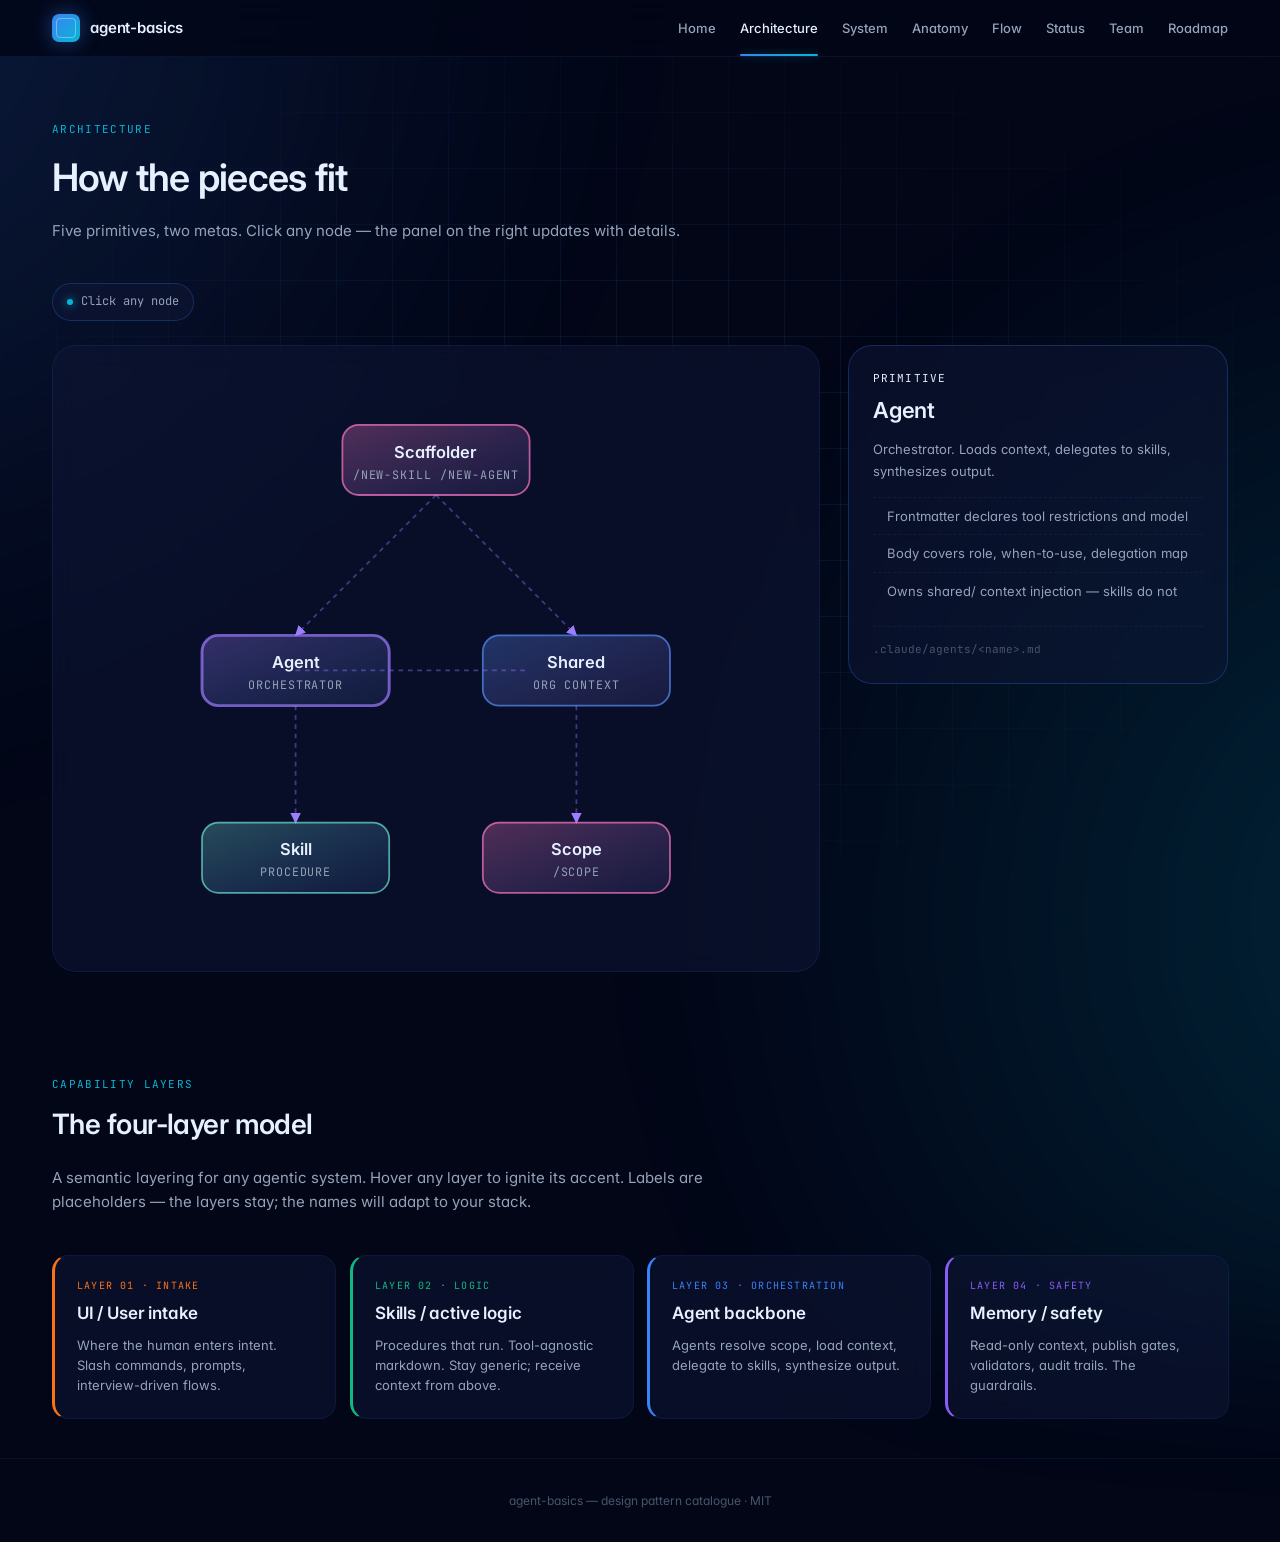
==== commit 9c76f571: "Add system map + skill anatomy diagrams" ====
--- a/docs/mockup/architecture.html
+++ b/docs/mockup/architecture.html
@@ -147,6 +147,8 @@
     <ul class="nav-links">
       <li><a href="index.html">Home</a></li>
       <li><a href="architecture.html" class="active">Architecture</a></li>
+      <li><a href="system.html">System</a></li>
+      <li><a href="skill-anatomy.html">Anatomy</a></li>
       <li><a href="flow.html">Flow</a></li>
       <li><a href="status.html">Status</a></li>
       <li><a href="team.html">Team</a></li>
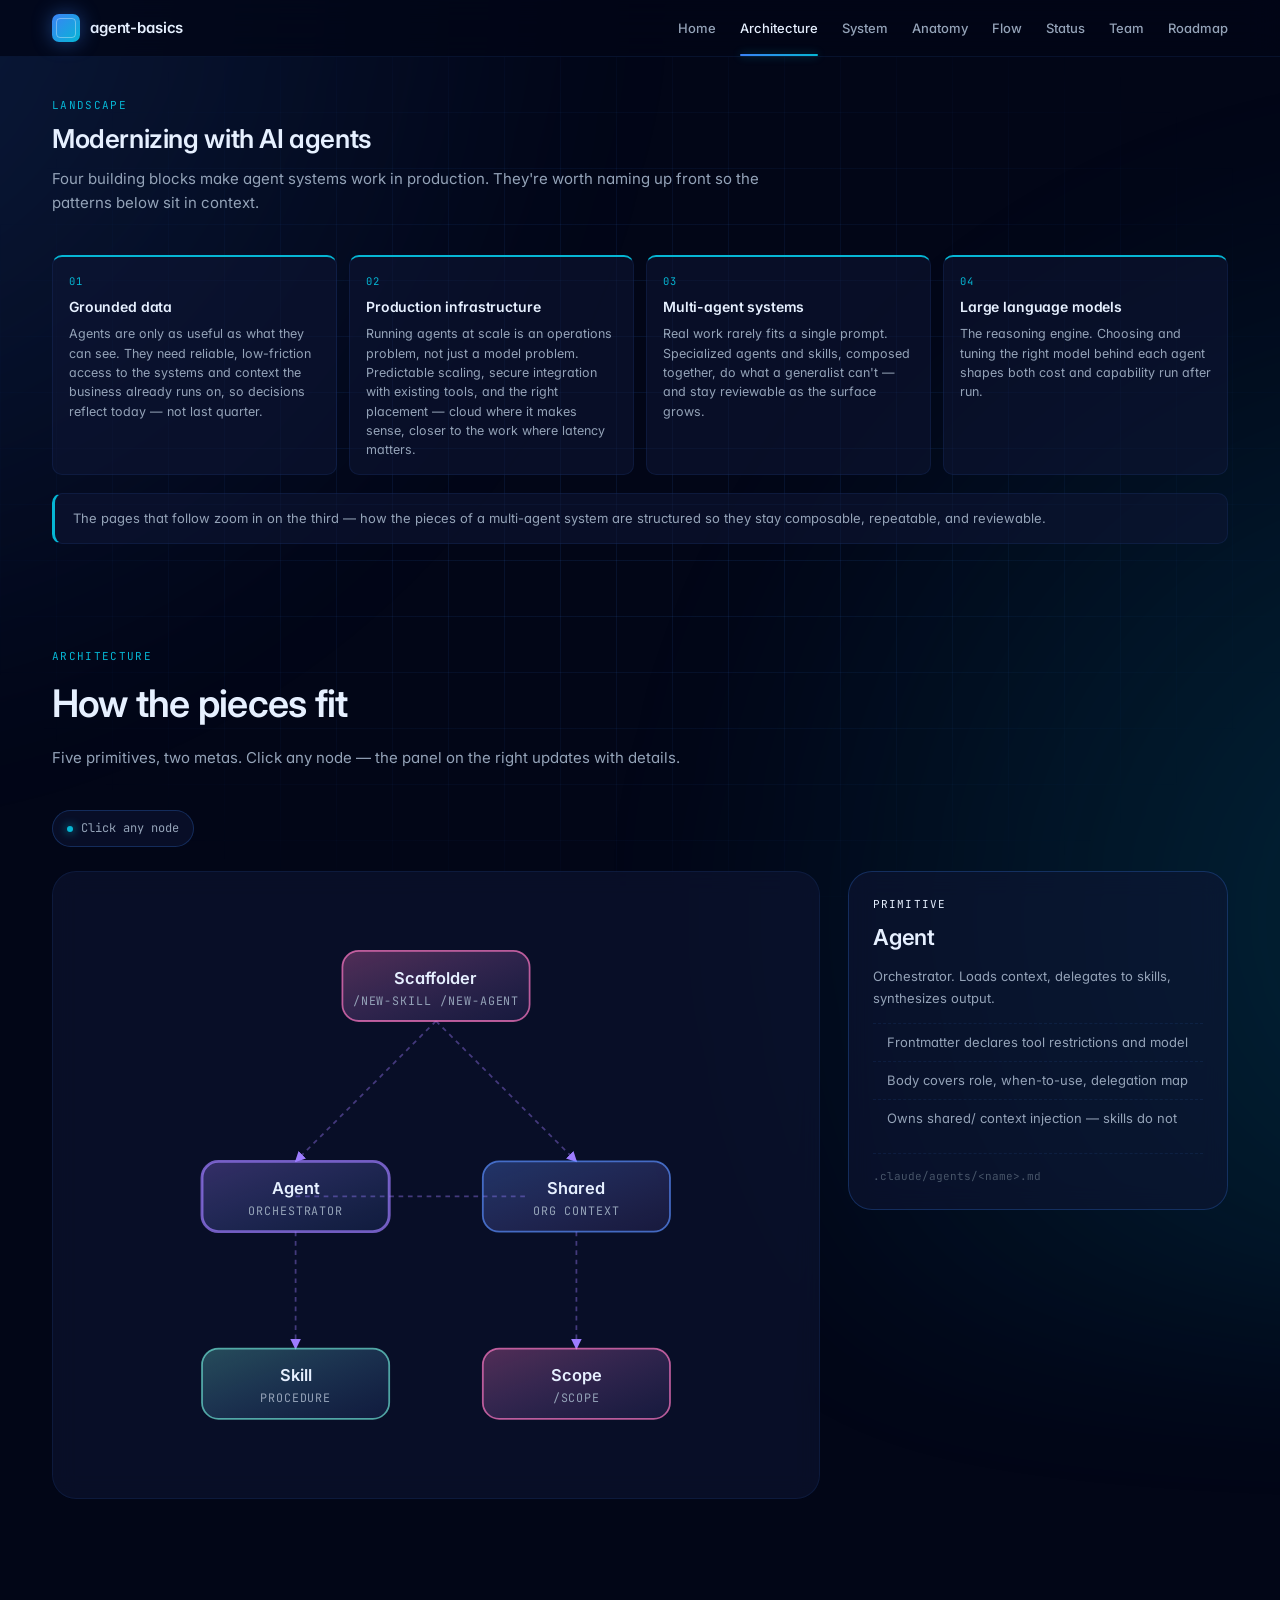
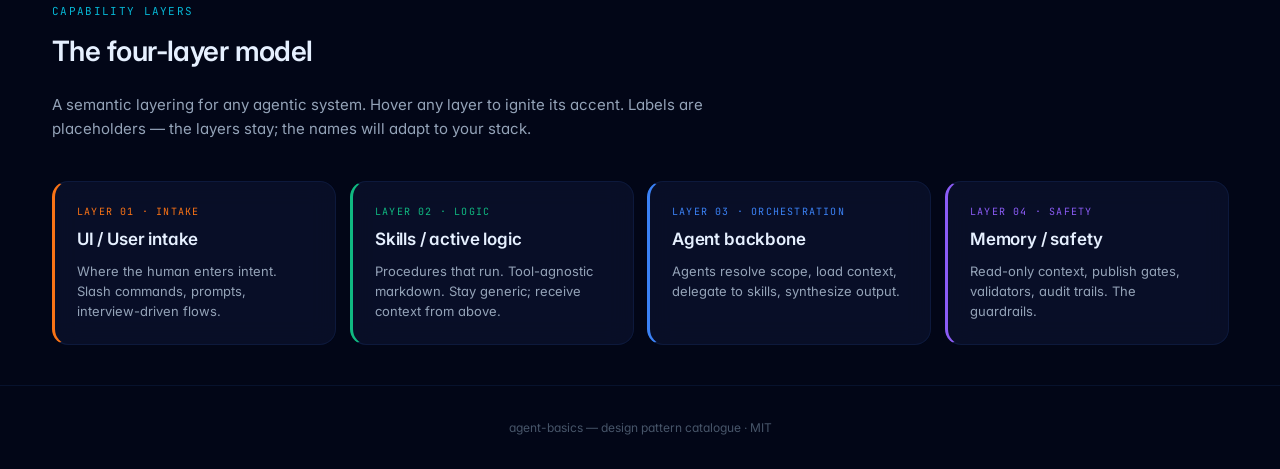
==== commit 8634640e: "mockup: add landscape pillar band atop architecture page Informational framing band above the existi" ====
--- a/docs/mockup/architecture.html
+++ b/docs/mockup/architecture.html
@@ -134,6 +134,65 @@
   font-size: 11px;
   color: var(--text-muted);
 }
+
+/* Landscape pillars — informational framing band */
+.h-page-tight {
+  font-size: clamp(20px, 2.4vw, 26px);
+  font-weight: 600;
+  letter-spacing: -0.015em;
+  line-height: 1.25;
+}
+.pillar-grid {
+  margin-top: 22px;
+  display: grid;
+  grid-template-columns: repeat(4, 1fr);
+  gap: 12px;
+}
+@media (max-width: 900px) { .pillar-grid { grid-template-columns: repeat(2, 1fr); } }
+@media (max-width: 520px) { .pillar-grid { grid-template-columns: 1fr; } }
+
+.pillar-card {
+  background: var(--bg-glass);
+  backdrop-filter: blur(12px);
+  border: 1px solid var(--border-subtle);
+  border-top: 2px solid var(--cyber-cyan);
+  border-radius: var(--radius-md);
+  padding: 16px 16px 14px;
+  display: flex; flex-direction: column; gap: 6px;
+  transition: border-color 0.2s ease, transform 0.2s ease;
+}
+.pillar-card:hover {
+  transform: translateY(-2px);
+  border-color: var(--border-medium);
+}
+.pillar-num {
+  font-family: 'JetBrains Mono', monospace;
+  font-size: 10.5px;
+  letter-spacing: 0.14em;
+  color: var(--cyber-cyan);
+}
+.pillar-title {
+  font-size: 14px;
+  font-weight: 600;
+  letter-spacing: -0.01em;
+  color: var(--text-primary);
+}
+.pillar-body {
+  font-size: 12.5px;
+  color: var(--text-secondary);
+  line-height: 1.55;
+}
+.pillar-bridge {
+  margin-top: 18px;
+  padding: 14px 18px;
+  background: var(--bg-glass);
+  border: 1px solid var(--border-subtle);
+  border-left: 3px solid var(--cyber-cyan);
+  border-radius: var(--radius-md);
+  font-size: 13px;
+  color: var(--text-secondary);
+  line-height: 1.6;
+}
 </style>
 </head>
 <body>
@@ -158,6 +217,44 @@
 </nav>
 
 <main>
+
+<section class="page page-tight">
+  <div class="page-head" data-aos="fade-up">
+    <span class="eyebrow">Landscape</span>
+    <h1 class="h-page-tight">Modernizing with AI agents</h1>
+    <p class="lede">Four building blocks make agent systems work in production. They're worth naming up front so the patterns below sit in context.</p>
+  </div>
+
+  <div class="pillar-grid" data-aos="fade-up" data-aos-delay="60">
+
+    <div class="pillar-card">
+      <div class="pillar-num">01</div>
+      <div class="pillar-title">Grounded data</div>
+      <div class="pillar-body">Agents are only as useful as what they can see. They need reliable, low-friction access to the systems and context the business already runs on, so decisions reflect today — not last quarter.</div>
+    </div>
+
+    <div class="pillar-card">
+      <div class="pillar-num">02</div>
+      <div class="pillar-title">Production infrastructure</div>
+      <div class="pillar-body">Running agents at scale is an operations problem, not just a model problem. Predictable scaling, secure integration with existing tools, and the right placement — cloud where it makes sense, closer to the work where latency matters.</div>
+    </div>
+
+    <div class="pillar-card">
+      <div class="pillar-num">03</div>
+      <div class="pillar-title">Multi-agent systems</div>
+      <div class="pillar-body">Real work rarely fits a single prompt. Specialized agents and skills, composed together, do what a generalist can't — and stay reviewable as the surface grows.</div>
+    </div>
+
+    <div class="pillar-card">
+      <div class="pillar-num">04</div>
+      <div class="pillar-title">Large language models</div>
+      <div class="pillar-body">The reasoning engine. Choosing and tuning the right model behind each agent shapes both cost and capability run after run.</div>
+    </div>
+
+  </div>
+
+  <p class="pillar-bridge" data-aos="fade-up" data-aos-delay="120">The pages that follow zoom in on the third — how the pieces of a multi-agent system are structured so they stay composable, repeatable, and reviewable.</p>
+</section>
 
 <section class="page">
   <div class="page-head">
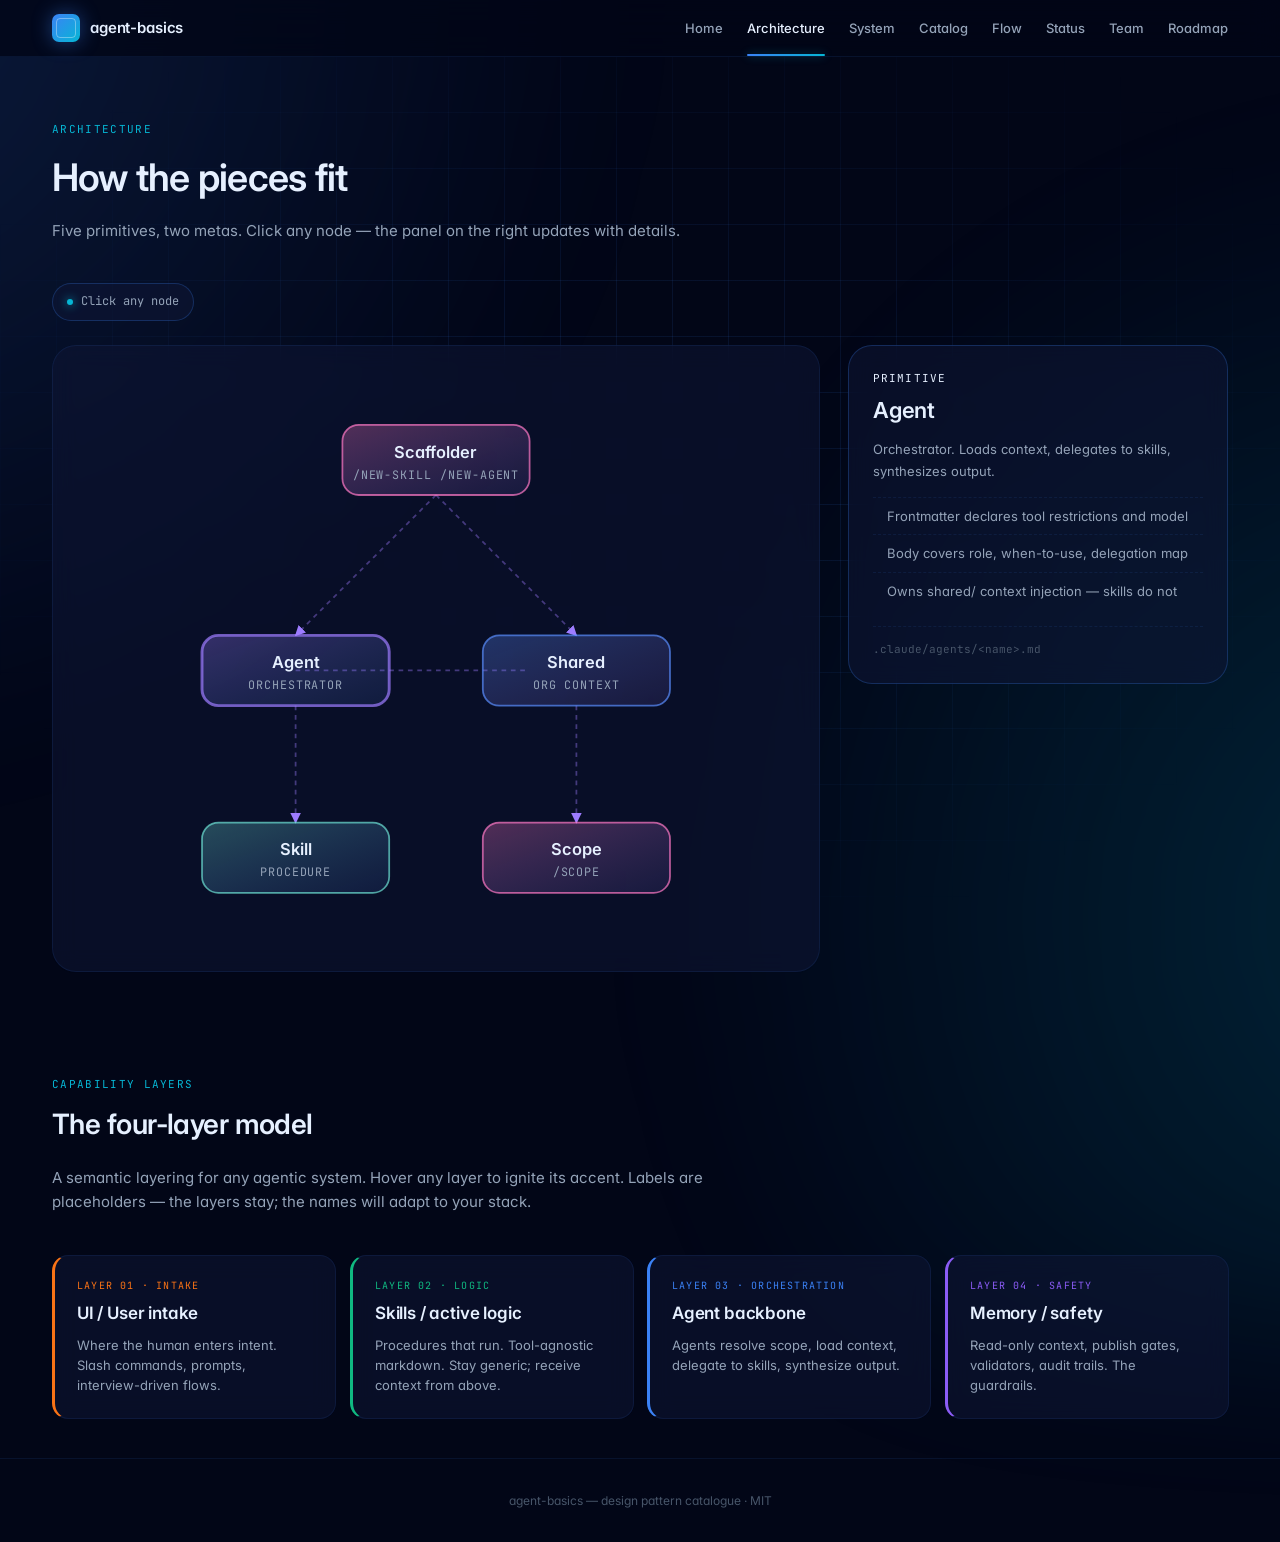
==== commit e0f948c0: "mockup: rename Anatomy → Catalog and add data-driven catalog index Catalog becomes the lobby for eve" ====
--- a/docs/mockup/architecture.html
+++ b/docs/mockup/architecture.html
@@ -134,65 +134,6 @@
   font-size: 11px;
   color: var(--text-muted);
 }
-
-/* Landscape pillars — informational framing band */
-.h-page-tight {
-  font-size: clamp(20px, 2.4vw, 26px);
-  font-weight: 600;
-  letter-spacing: -0.015em;
-  line-height: 1.25;
-}
-.pillar-grid {
-  margin-top: 22px;
-  display: grid;
-  grid-template-columns: repeat(4, 1fr);
-  gap: 12px;
-}
-@media (max-width: 900px) { .pillar-grid { grid-template-columns: repeat(2, 1fr); } }
-@media (max-width: 520px) { .pillar-grid { grid-template-columns: 1fr; } }
-
-.pillar-card {
-  background: var(--bg-glass);
-  backdrop-filter: blur(12px);
-  border: 1px solid var(--border-subtle);
-  border-top: 2px solid var(--cyber-cyan);
-  border-radius: var(--radius-md);
-  padding: 16px 16px 14px;
-  display: flex; flex-direction: column; gap: 6px;
-  transition: border-color 0.2s ease, transform 0.2s ease;
-}
-.pillar-card:hover {
-  transform: translateY(-2px);
-  border-color: var(--border-medium);
-}
-.pillar-num {
-  font-family: 'JetBrains Mono', monospace;
-  font-size: 10.5px;
-  letter-spacing: 0.14em;
-  color: var(--cyber-cyan);
-}
-.pillar-title {
-  font-size: 14px;
-  font-weight: 600;
-  letter-spacing: -0.01em;
-  color: var(--text-primary);
-}
-.pillar-body {
-  font-size: 12.5px;
-  color: var(--text-secondary);
-  line-height: 1.55;
-}
-.pillar-bridge {
-  margin-top: 18px;
-  padding: 14px 18px;
-  background: var(--bg-glass);
-  border: 1px solid var(--border-subtle);
-  border-left: 3px solid var(--cyber-cyan);
-  border-radius: var(--radius-md);
-  font-size: 13px;
-  color: var(--text-secondary);
-  line-height: 1.6;
-}
 </style>
 </head>
 <body>
@@ -207,7 +148,7 @@
       <li><a href="index.html">Home</a></li>
       <li><a href="architecture.html" class="active">Architecture</a></li>
       <li><a href="system.html">System</a></li>
-      <li><a href="skill-anatomy.html">Anatomy</a></li>
+      <li><a href="catalog.html">Catalog</a></li>
       <li><a href="flow.html">Flow</a></li>
       <li><a href="status.html">Status</a></li>
       <li><a href="team.html">Team</a></li>
@@ -217,44 +158,6 @@
 </nav>
 
 <main>
-
-<section class="page page-tight">
-  <div class="page-head" data-aos="fade-up">
-    <span class="eyebrow">Landscape</span>
-    <h1 class="h-page-tight">Modernizing with AI agents</h1>
-    <p class="lede">Four building blocks make agent systems work in production. They're worth naming up front so the patterns below sit in context.</p>
-  </div>
-
-  <div class="pillar-grid" data-aos="fade-up" data-aos-delay="60">
-
-    <div class="pillar-card">
-      <div class="pillar-num">01</div>
-      <div class="pillar-title">Grounded data</div>
-      <div class="pillar-body">Agents are only as useful as what they can see. They need reliable, low-friction access to the systems and context the business already runs on, so decisions reflect today — not last quarter.</div>
-    </div>
-
-    <div class="pillar-card">
-      <div class="pillar-num">02</div>
-      <div class="pillar-title">Production infrastructure</div>
-      <div class="pillar-body">Running agents at scale is an operations problem, not just a model problem. Predictable scaling, secure integration with existing tools, and the right placement — cloud where it makes sense, closer to the work where latency matters.</div>
-    </div>
-
-    <div class="pillar-card">
-      <div class="pillar-num">03</div>
-      <div class="pillar-title">Multi-agent systems</div>
-      <div class="pillar-body">Real work rarely fits a single prompt. Specialized agents and skills, composed together, do what a generalist can't — and stay reviewable as the surface grows.</div>
-    </div>
-
-    <div class="pillar-card">
-      <div class="pillar-num">04</div>
-      <div class="pillar-title">Large language models</div>
-      <div class="pillar-body">The reasoning engine. Choosing and tuning the right model behind each agent shapes both cost and capability run after run.</div>
-    </div>
-
-  </div>
-
-  <p class="pillar-bridge" data-aos="fade-up" data-aos-delay="120">The pages that follow zoom in on the third — how the pieces of a multi-agent system are structured so they stay composable, repeatable, and reviewable.</p>
-</section>
 
 <section class="page">
   <div class="page-head">
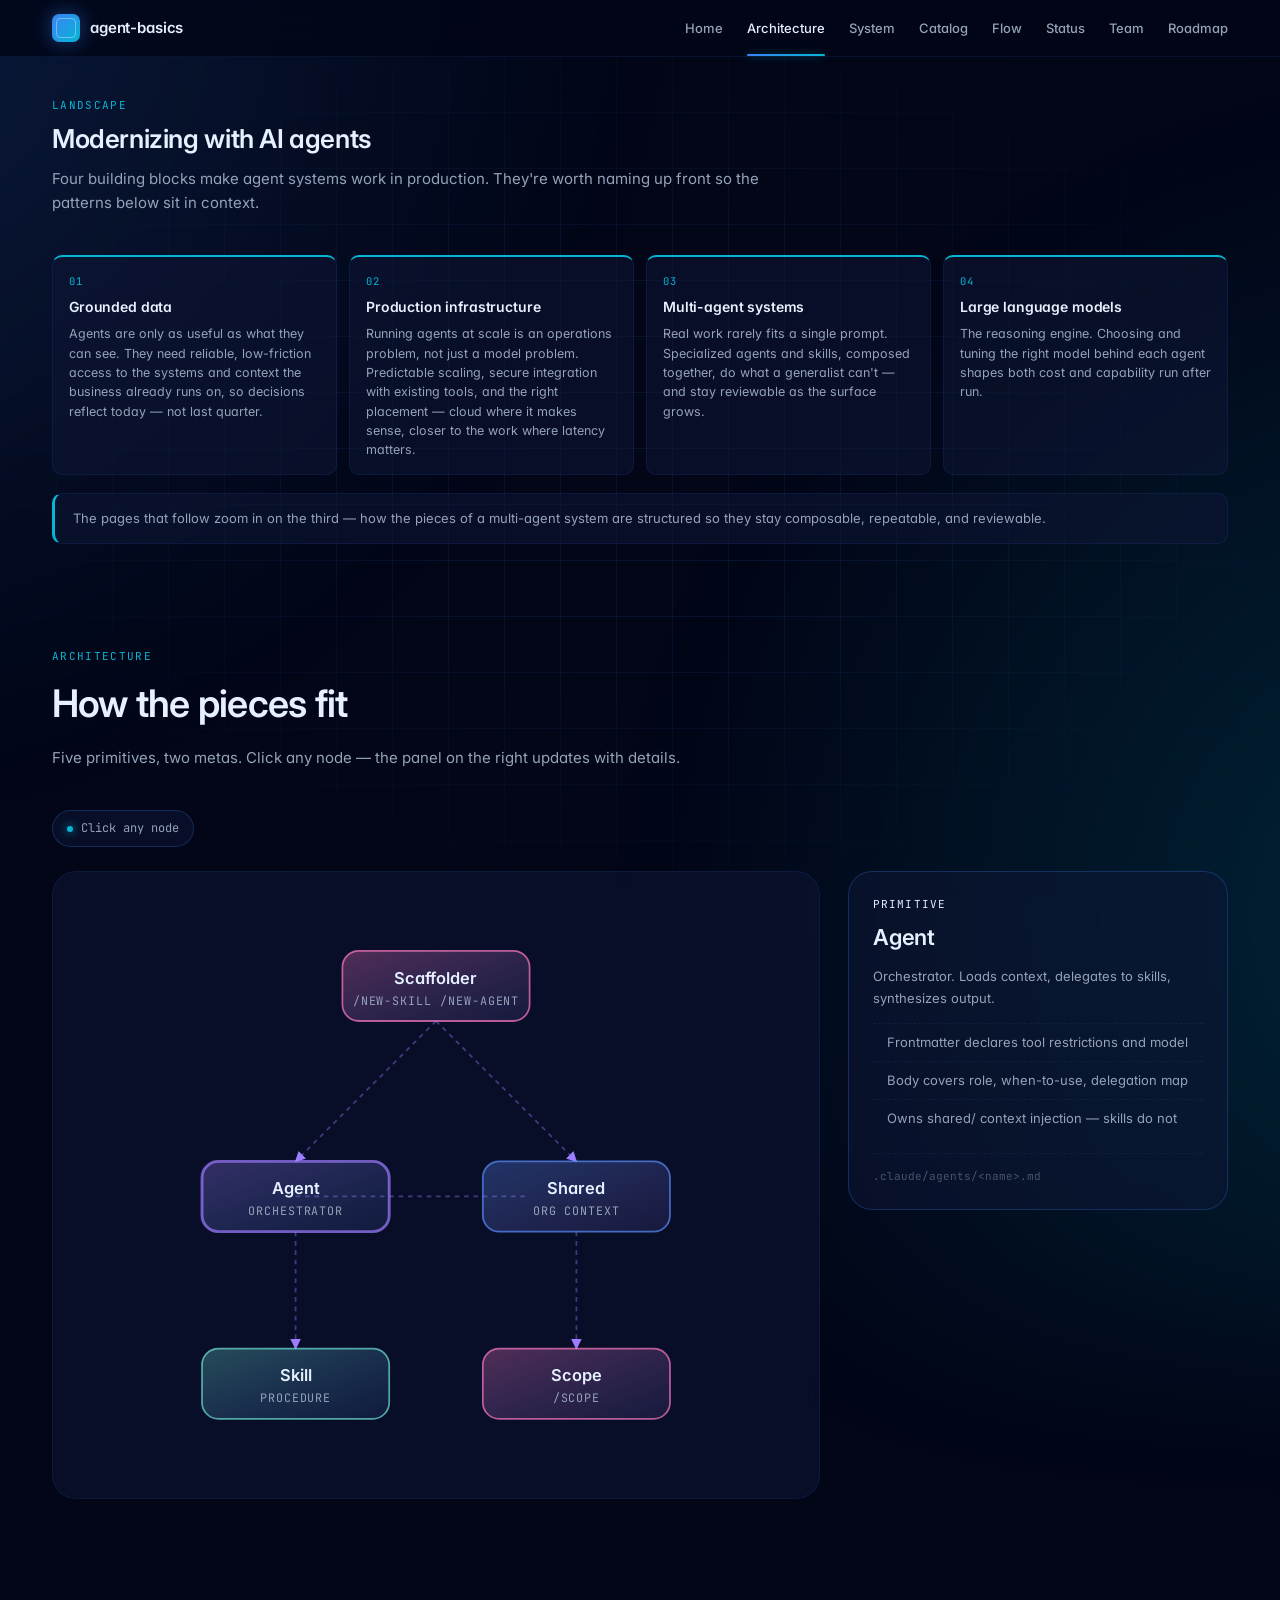
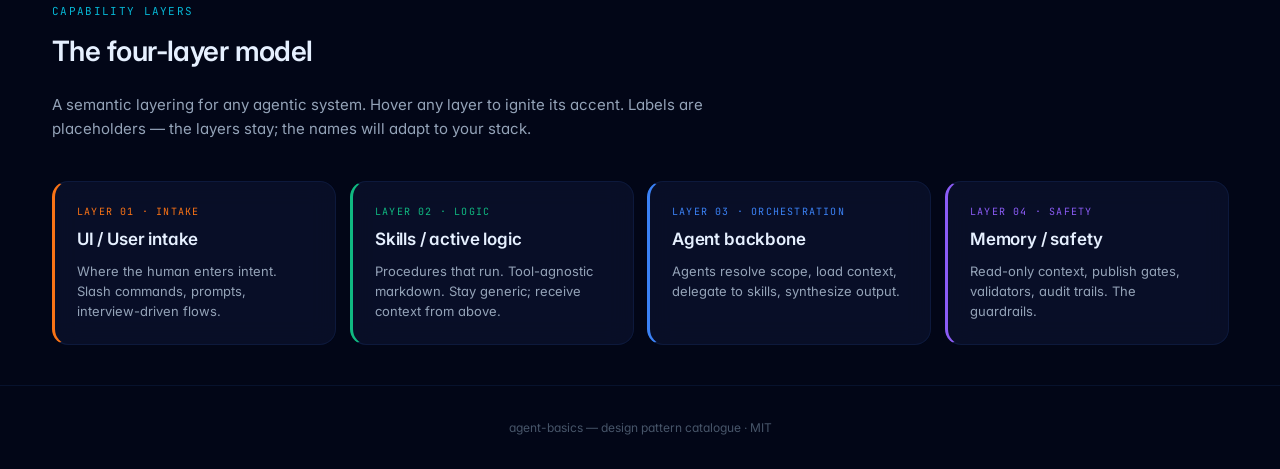
==== commit 9c658906: "Merge pull request #16 from SnakeDawg/claude/modernizing-pillars mockup: add "Modernizing with AI ag" ====
--- a/docs/mockup/architecture.html
+++ b/docs/mockup/architecture.html
@@ -134,6 +134,65 @@
   font-size: 11px;
   color: var(--text-muted);
 }
+
+/* Landscape pillars — informational framing band */
+.h-page-tight {
+  font-size: clamp(20px, 2.4vw, 26px);
+  font-weight: 600;
+  letter-spacing: -0.015em;
+  line-height: 1.25;
+}
+.pillar-grid {
+  margin-top: 22px;
+  display: grid;
+  grid-template-columns: repeat(4, 1fr);
+  gap: 12px;
+}
+@media (max-width: 900px) { .pillar-grid { grid-template-columns: repeat(2, 1fr); } }
+@media (max-width: 520px) { .pillar-grid { grid-template-columns: 1fr; } }
+
+.pillar-card {
+  background: var(--bg-glass);
+  backdrop-filter: blur(12px);
+  border: 1px solid var(--border-subtle);
+  border-top: 2px solid var(--cyber-cyan);
+  border-radius: var(--radius-md);
+  padding: 16px 16px 14px;
+  display: flex; flex-direction: column; gap: 6px;
+  transition: border-color 0.2s ease, transform 0.2s ease;
+}
+.pillar-card:hover {
+  transform: translateY(-2px);
+  border-color: var(--border-medium);
+}
+.pillar-num {
+  font-family: 'JetBrains Mono', monospace;
+  font-size: 10.5px;
+  letter-spacing: 0.14em;
+  color: var(--cyber-cyan);
+}
+.pillar-title {
+  font-size: 14px;
+  font-weight: 600;
+  letter-spacing: -0.01em;
+  color: var(--text-primary);
+}
+.pillar-body {
+  font-size: 12.5px;
+  color: var(--text-secondary);
+  line-height: 1.55;
+}
+.pillar-bridge {
+  margin-top: 18px;
+  padding: 14px 18px;
+  background: var(--bg-glass);
+  border: 1px solid var(--border-subtle);
+  border-left: 3px solid var(--cyber-cyan);
+  border-radius: var(--radius-md);
+  font-size: 13px;
+  color: var(--text-secondary);
+  line-height: 1.6;
+}
 </style>
 </head>
 <body>
@@ -158,6 +217,44 @@
 </nav>
 
 <main>
+
+<section class="page page-tight">
+  <div class="page-head" data-aos="fade-up">
+    <span class="eyebrow">Landscape</span>
+    <h1 class="h-page-tight">Modernizing with AI agents</h1>
+    <p class="lede">Four building blocks make agent systems work in production. They're worth naming up front so the patterns below sit in context.</p>
+  </div>
+
+  <div class="pillar-grid" data-aos="fade-up" data-aos-delay="60">
+
+    <div class="pillar-card">
+      <div class="pillar-num">01</div>
+      <div class="pillar-title">Grounded data</div>
+      <div class="pillar-body">Agents are only as useful as what they can see. They need reliable, low-friction access to the systems and context the business already runs on, so decisions reflect today — not last quarter.</div>
+    </div>
+
+    <div class="pillar-card">
+      <div class="pillar-num">02</div>
+      <div class="pillar-title">Production infrastructure</div>
+      <div class="pillar-body">Running agents at scale is an operations problem, not just a model problem. Predictable scaling, secure integration with existing tools, and the right placement — cloud where it makes sense, closer to the work where latency matters.</div>
+    </div>
+
+    <div class="pillar-card">
+      <div class="pillar-num">03</div>
+      <div class="pillar-title">Multi-agent systems</div>
+      <div class="pillar-body">Real work rarely fits a single prompt. Specialized agents and skills, composed together, do what a generalist can't — and stay reviewable as the surface grows.</div>
+    </div>
+
+    <div class="pillar-card">
+      <div class="pillar-num">04</div>
+      <div class="pillar-title">Large language models</div>
+      <div class="pillar-body">The reasoning engine. Choosing and tuning the right model behind each agent shapes both cost and capability run after run.</div>
+    </div>
+
+  </div>
+
+  <p class="pillar-bridge" data-aos="fade-up" data-aos-delay="120">The pages that follow zoom in on the third — how the pieces of a multi-agent system are structured so they stay composable, repeatable, and reviewable.</p>
+</section>
 
 <section class="page">
   <div class="page-head">
